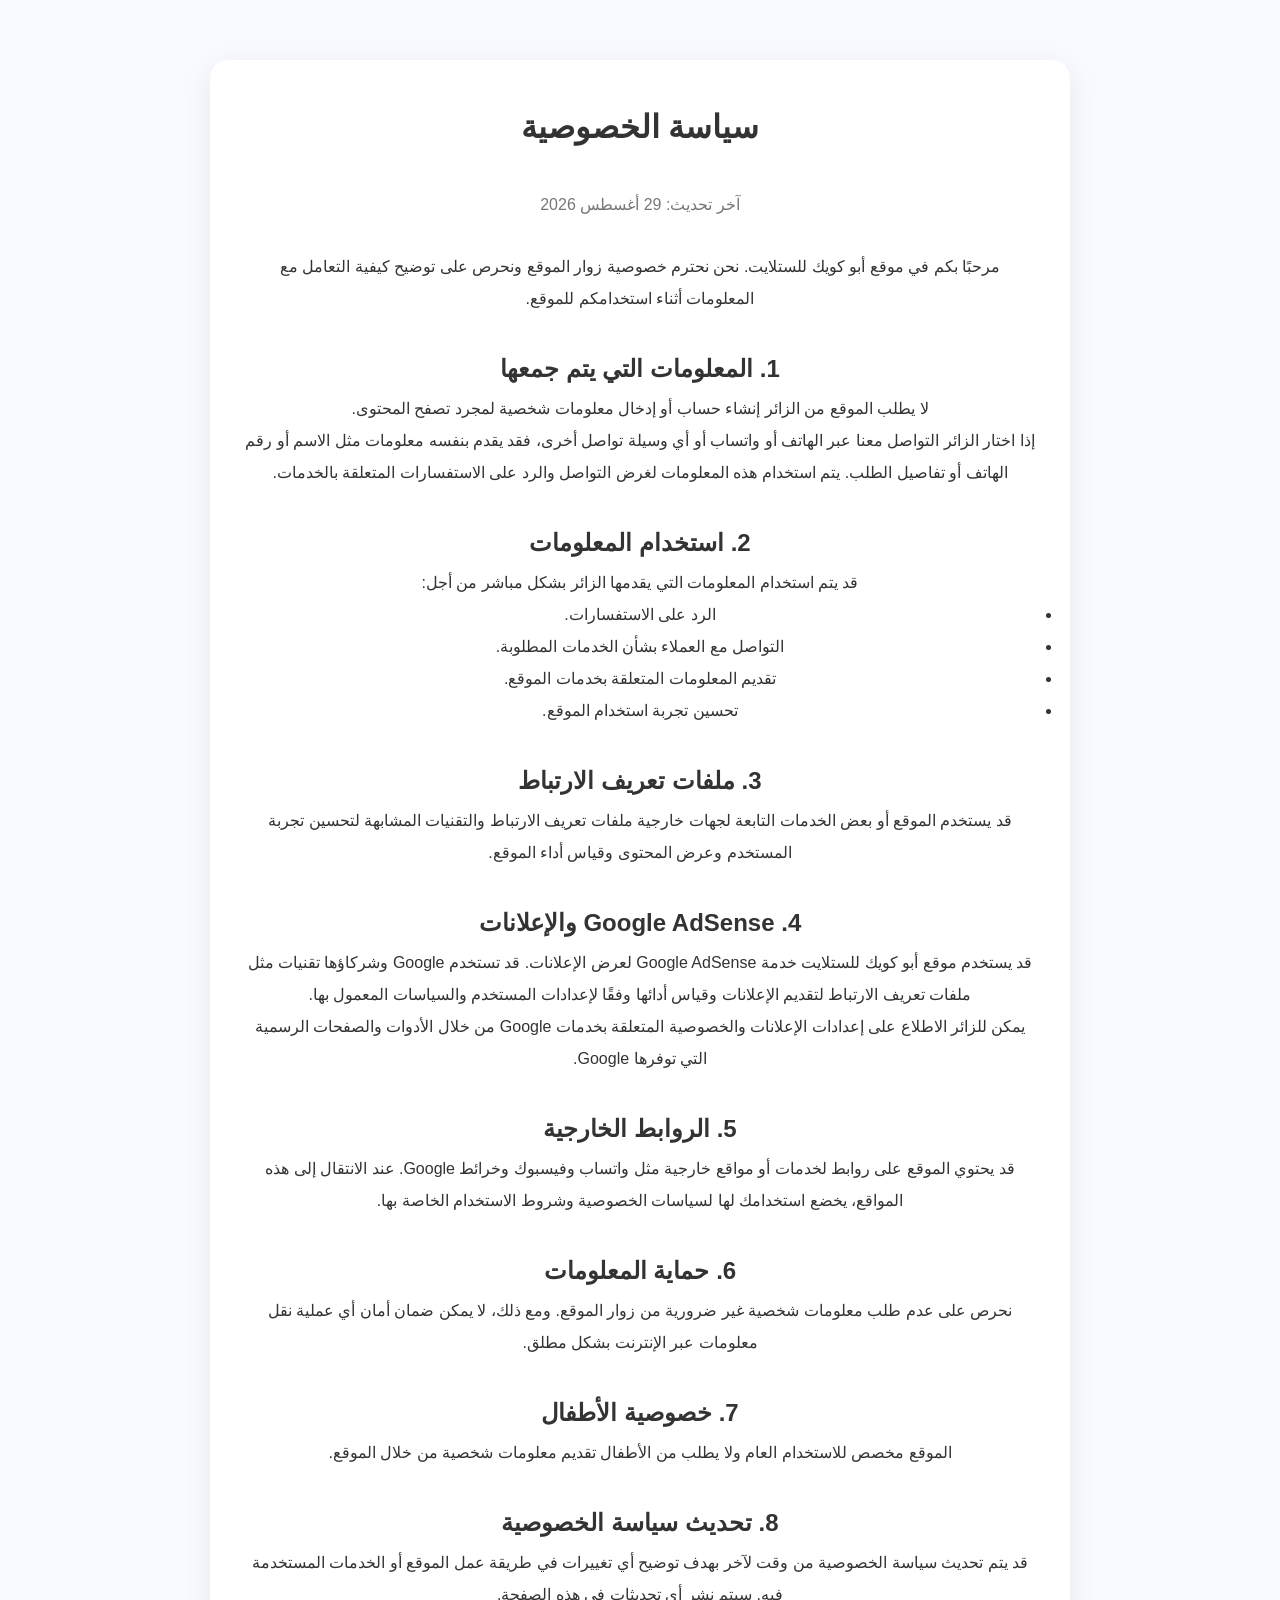
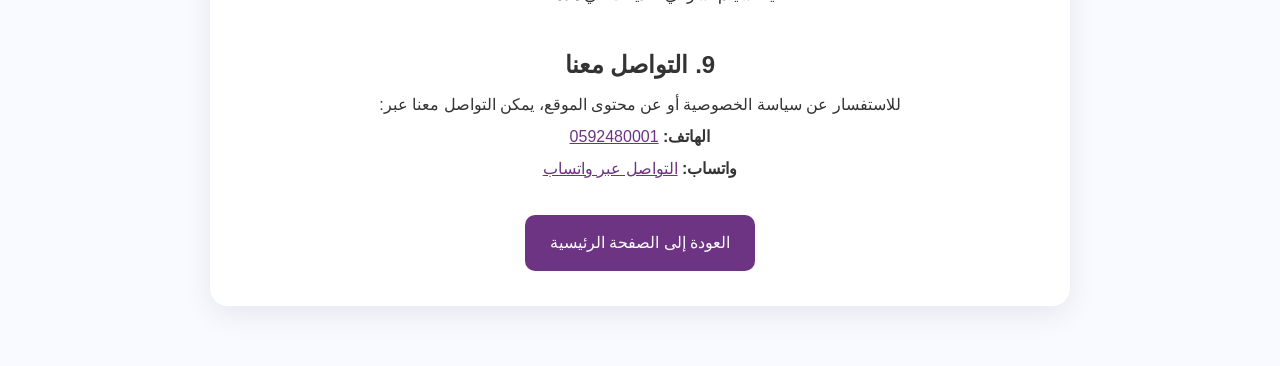
==== privacy.html @ b2c44f22 "Add privacy policy page in Arabic Add privacy policy page in Arabic" ====
<!DOCTYPE html>
<html lang="ar" dir="rtl">
<head>
    <meta charset="UTF-8">
    <meta name="viewport" content="width=device-width, initial-scale=1.0">

    <meta name="description" content="سياسة الخصوصية لموقع أبو كويك للستلايت. توضح هذه الصفحة كيفية التعامل مع بيانات زوار الموقع واستخدام ملفات تعريف الارتباط والإعلانات.">

    <title>سياسة الخصوصية | أبو كويك للستلايت</title>

    <link rel="stylesheet" href="style.css">
    <link rel="icon" type="image/jpeg" href="img/logo.jpeg">

    <style>
        body {
            margin: 0;
            background: #f8faff;
            font-family: 'Segoe UI', Tahoma, Arial, sans-serif;
            color: #333;
            line-height: 2;
        }

        .privacy-page {
            max-width: 900px;
            margin: 40px auto;
            padding: 20px;
        }

        .privacy-card {
            background: #fff;
            padding: 35px;
            border-radius: 18px;
            box-shadow: 0 8px 30px rgba(0,0,0,0.08);
        }

        h1 {
            text-align: center;
            margin-bottom: 30px;
        }

        h2 {
            margin-top: 30px;
        }

        a {
            color: #6c3483;
        }

        .back-home {
            display: inline-block;
            margin-top: 30px;
            padding: 12px 25px;
            background: #6c3483;
            color: #fff;
            text-decoration: none;
            border-radius: 10px;
        }

        .updated {
            text-align: center;
            color: #777;
            margin-bottom: 30px;
        }
    </style>
</head>

<body>

<main class="privacy-page">

    <div class="privacy-card">

        <h1>سياسة الخصوصية</h1>

        <p class="updated">
            آخر تحديث: 29 أغسطس 2026
        </p>

        <p>
            مرحبًا بكم في موقع أبو كويك للستلايت.
            نحن نحترم خصوصية زوار الموقع ونحرص على توضيح كيفية التعامل
            مع المعلومات أثناء استخدامكم للموقع.
        </p>

        <h2>1. المعلومات التي يتم جمعها</h2>

        <p>
            لا يطلب الموقع من الزائر إنشاء حساب أو إدخال معلومات شخصية
            لمجرد تصفح المحتوى.
        </p>

        <p>
            إذا اختار الزائر التواصل معنا عبر الهاتف أو واتساب أو أي وسيلة
            تواصل أخرى، فقد يقدم بنفسه معلومات مثل الاسم أو رقم الهاتف
            أو تفاصيل الطلب. يتم استخدام هذه المعلومات لغرض التواصل
            والرد على الاستفسارات المتعلقة بالخدمات.
        </p>

        <h2>2. استخدام المعلومات</h2>

        <p>
            قد يتم استخدام المعلومات التي يقدمها الزائر بشكل مباشر من أجل:
        </p>

        <ul>
            <li>الرد على الاستفسارات.</li>
            <li>التواصل مع العملاء بشأن الخدمات المطلوبة.</li>
            <li>تقديم المعلومات المتعلقة بخدمات الموقع.</li>
            <li>تحسين تجربة استخدام الموقع.</li>
        </ul>

        <h2>3. ملفات تعريف الارتباط</h2>

        <p>
            قد يستخدم الموقع أو بعض الخدمات التابعة لجهات خارجية ملفات
            تعريف الارتباط والتقنيات المشابهة لتحسين تجربة المستخدم
            وعرض المحتوى وقياس أداء الموقع.
        </p>

        <h2>4. Google AdSense والإعلانات</h2>

        <p>
            قد يستخدم موقع أبو كويك للستلايت خدمة Google AdSense لعرض
            الإعلانات. قد تستخدم Google وشركاؤها تقنيات مثل ملفات تعريف
            الارتباط لتقديم الإعلانات وقياس أدائها وفقًا لإعدادات المستخدم
            والسياسات المعمول بها.
        </p>

        <p>
            يمكن للزائر الاطلاع على إعدادات الإعلانات والخصوصية المتعلقة
            بخدمات Google من خلال الأدوات والصفحات الرسمية التي توفرها Google.
        </p>

        <h2>5. الروابط الخارجية</h2>

        <p>
            قد يحتوي الموقع على روابط لخدمات أو مواقع خارجية مثل واتساب
            وفيسبوك وخرائط Google. عند الانتقال إلى هذه المواقع، يخضع
            استخدامك لها لسياسات الخصوصية وشروط الاستخدام الخاصة بها.
        </p>

        <h2>6. حماية المعلومات</h2>

        <p>
            نحرص على عدم طلب معلومات شخصية غير ضرورية من زوار الموقع.
            ومع ذلك، لا يمكن ضمان أمان أي عملية نقل معلومات عبر الإنترنت
            بشكل مطلق.
        </p>

        <h2>7. خصوصية الأطفال</h2>

        <p>
            الموقع مخصص للاستخدام العام ولا يطلب من الأطفال تقديم
            معلومات شخصية من خلال الموقع.
        </p>

        <h2>8. تحديث سياسة الخصوصية</h2>

        <p>
            قد يتم تحديث سياسة الخصوصية من وقت لآخر بهدف توضيح أي تغييرات
            في طريقة عمل الموقع أو الخدمات المستخدمة فيه. سيتم نشر أي
            تحديثات في هذه الصفحة.
        </p>

        <h2>9. التواصل معنا</h2>

        <p>
            للاستفسار عن سياسة الخصوصية أو عن محتوى الموقع، يمكن التواصل
            معنا عبر:
        </p>

        <p>
            <strong>الهاتف:</strong>
            <a href="tel:0592480001">0592480001</a>
        </p>

        <p>
            <strong>واتساب:</strong>
            <a href="https://wa.me/972592480001"
               target="_blank"
               rel="noopener noreferrer">
                التواصل عبر واتساب
            </a>
        </p>

        <a class="back-home" href="index.html">
            العودة إلى الصفحة الرئيسية
        </a>

    </div>

</main>

</body>
</html>
---- style.css ----
/* --- إعدادات أساسية --- */
* {
    margin: 0;
    padding: 0;
    box-sizing: border-box;
}

html {
    scroll-behavior: smooth;
}

body {
    font-family: 'Segoe UI', Tahoma, Geneva, Verdana, sans-serif;
    line-height: 1.6;
    background-color: #fff;
    color: #333;
    direction: rtl;
    text-align: center;
}

/* --- الهيدر الأسود --- */
.navbar {
    display: flex;
    justify-content: space-between;
    align-items: center;
    padding: 10px 5%;
    background-color: #000;
    position: fixed;
    width: 100%;
    top: 0;
    z-index: 1000;
}

.logo img {
    height: 50px;
}

.menu {
    display: flex;
    list-style: none;
    gap: 20px;
}

.menu a {
    color: #fff;
    text-decoration: none;
    font-weight: bold;
}

.menu-toggle {
    display: none;
    font-size: 30px;
    color: #fff;
    cursor: pointer;
}

/* --- واجهة الموقع (Hero) --- */
.hero {
    height: 100vh;
    background: linear-gradient(rgba(0,0,0,0.6), rgba(0,0,0,0.6)), 
                url('img/background.jpeg') center center no-repeat;
    background-size: cover;
    display: flex;
    align-items: center;
    justify-content: center;
    color: #fff;
    padding: 0 20px;
}

.hero-text h1 {
    font-size: 3.5rem;
    margin-bottom: 20px;
    text-shadow: 2px 2px 10px rgba(0,0,0,0.8);
}

.hero-btns {
    display: flex;
    gap: 15px;
    justify-content: center;
    flex-wrap: wrap;
}

.btn {
    padding: 12px 35px;
    background-color: #ff6600;
    color: #fff;
    text-decoration: none;
    border-radius: 50px;
    font-weight: bold;
    transition: 0.3s;
    border: 2px solid #ff6600;
}

.btn-outline {
    background-color: transparent;
    border: 2px solid #fff;
}

.btn:hover {
    transform: scale(1.05);
    background-color: #e65c00;
}

/* --- الأقسام العامة --- */
.section {
    padding: 80px 10%;
}

.gray-bg {
    background-color: #f8f8f8;
}

.section-title {
    margin-bottom: 40px;
    font-size: 2.2rem;
    position: relative;
    padding-bottom: 10px;
}

.section-title::after {
    content: '';
    width: 70px;
    height: 4px;
    background-color: #ff6600;
    position: absolute;
    bottom: 0;
    left: 50%;
    transform: translateX(-50%);
}

/* --- بطاقات الخدمات --- */
.services-grid {
    display: grid;
    grid-template-columns: repeat(auto-fit, minmax(250px, 1fr));
    gap: 25px;
}

.service-card {
    background: #fff;
    padding: 30px;
    border-radius: 15px;
    box-shadow: 0 5px 20px rgba(0,0,0,0.05);
    transition: 0.3s;
}

.service-card:hover {
    transform: translateY(-10px);
}

.icon {
    font-size: 45px;
    margin-bottom: 15px;
}

/* --- معرض الأعمال (الجاليري) --- */
.gallery-grid {
    display: grid;
    grid-template-columns: repeat(auto-fill, minmax(200px, 1fr));
    gap: 12px;
}

.gallery-item {
    position: relative;
    height: 200px;
    overflow: hidden;
    border-radius: 10px;
    background-color: #eee;
}

.gallery-item img {
    width: 100%;
    height: 100%;
    object-fit: cover;
    transition: 0.5s;
}

.overlay {
    position: absolute;
    top: 0; left: 0; width: 100%; height: 100%;
    background: rgba(255, 102, 0, 0.8);
    display: flex; align-items: center; justify-content: center;
    opacity: 0; transition: 0.3s; color: #fff; font-weight: bold;
}

.gallery-item:hover .overlay { opacity: 1; }
.gallery-item:hover img { transform: scale(1.1); }

/* --- زر الواتساب العائم --- */
.whatsapp-fixed {
    position: fixed;
    bottom: 25px;
    left: 25px;
    z-index: 2000;
    text-decoration: none;
}

.circle-btn {
    width: 80px;
    height: 80px;
    background-color: #25d366;
    border-radius: 50%;
    display: flex;
    align-items: center;
    justify-content: center;
    color: #fff;
    font-size: 12px;
    font-weight: bold;
    text-align: center;
    box-shadow: 0 5px 15px rgba(0,0,0,0.3);
    animation: pulse 2s infinite;
}

@keyframes pulse {
    0% { transform: scale(1); }
    50% { transform: scale(1.1); }
    100% { transform: scale(1); }
}

/* --- الفوتر وحقوق المهندس --- */
footer {
    padding: 40px 5%;
    background-color: #000;
    color: #fff;
    border-top: 3px solid #ff6600;
}

.developer-info {
    margin-top: 20px;
    padding-top: 20px;
    border-top: 1px solid #222;
    font-size: 0.95rem;
    color: #aaa;
}

.developer-info strong {
    color: #ff6600;
}

.developer-info a {
    color: #fff;
    text-decoration: none;
}

/* --- توافق الجوال --- */
@media (max-width: 768px) {
    .menu-toggle { display: block; }
    .menu {
        display: none;
        flex-direction: column;
        position: absolute;
        top: 70px; left: 0; width: 100%;
        background-color: rgba(0,0,0,0.95);
        padding: 20px;
    }
    .menu.active { display: flex; }
    
    .hero {
        background-position: 85% center; /* يركز على صورة الشخص في الجوال */
    }

    .hero-text h1 { font-size: 2.2rem; }
    .gallery-grid { grid-template-columns: repeat(2, 1fr); }
    .circle-btn { width: 70px; height: 70px; }
}
.facebook-fixed {
    position: fixed;
    bottom: 90px;
    right: 20px;
    text-decoration: none;
}

.facebook-fixed .circle-btn {
    background-color: #1877f2;
    color: white;
    padding: 12px 18px;
    border-radius: 30px;
    font-weight: bold;
    box-shadow: 0 0 10px rgba(0,0,0,0.3);
}
.contact-box {
    display: flex;
    justify-content: center;
    gap: 20px;
    flex-wrap: wrap;
    margin-top: 20px;
}

.contact-btn {
    padding: 14px 24px;
    border-radius: 8px;
    text-decoration: none;
    color: white;
    font-weight: bold;
    font-size: 18px;
    transition: 0.3s;
}

.contact-btn.whatsapp {
    background-color: #25d366;
}

.contact-btn.facebook {
    background-color: #1877f2;
}

.contact-btn:hover {
    opacity: 0.8;
}
/* تنسيق القسم الرئيسي */
.contact-section {
    padding: 40px 20px;
    background-color: #f8faff;
    direction: rtl;
    font-family: 'Segoe UI', Tahoma, Geneva, Verdana, sans-serif;
}

/* بطاقة الخريطة */
.map-card {
    display: flex;
    max-width: 1000px;
    margin: 0 auto;
    background: #fff;
    border-radius: 20px;
    overflow: hidden;
    box-shadow: 0 15px 35px rgba(0,0,0,0.1);
    flex-wrap: wrap; /* لجعلها متجاوبة مع الجوال */
}

/* معلومات التواصل بجانب الخريطة */
.map-info {
    flex: 1;
    padding: 40px;
    min-width: 300px;
    background: linear-gradient(135deg, #1a2a6c, #b21f1f, #fdbb2d); /* ألوان قوية وجذابة */
    color: white;
}

.map-info h2 { margin-bottom: 20px; font-size: 28px; }
.map-info p { margin: 15px 0; font-size: 16px; line-height: 1.6; }

/* زر الخرائط */
.map-btn {
    display: inline-block;
    margin-top: 20px;
    padding: 12px 25px;
    background: #fff;
    color: #b21f1f;
    text-decoration: none;
    border-radius: 50px;
    font-weight: bold;
    transition: 0.3s;
}
.map-btn:hover { transform: translateY(-3px); box-shadow: 0 5px 15px rgba(0,0,0,0.3); }

/* إطار الخريطة */
.map-frame {
    flex: 1.5;
    min-width: 300px;
    height: 450px;
}

/* تعديلات للجوال */
@media (max-width: 768px) {
    .map-card { flex-direction: column; }
    .map-frame { height: 300px; }
}
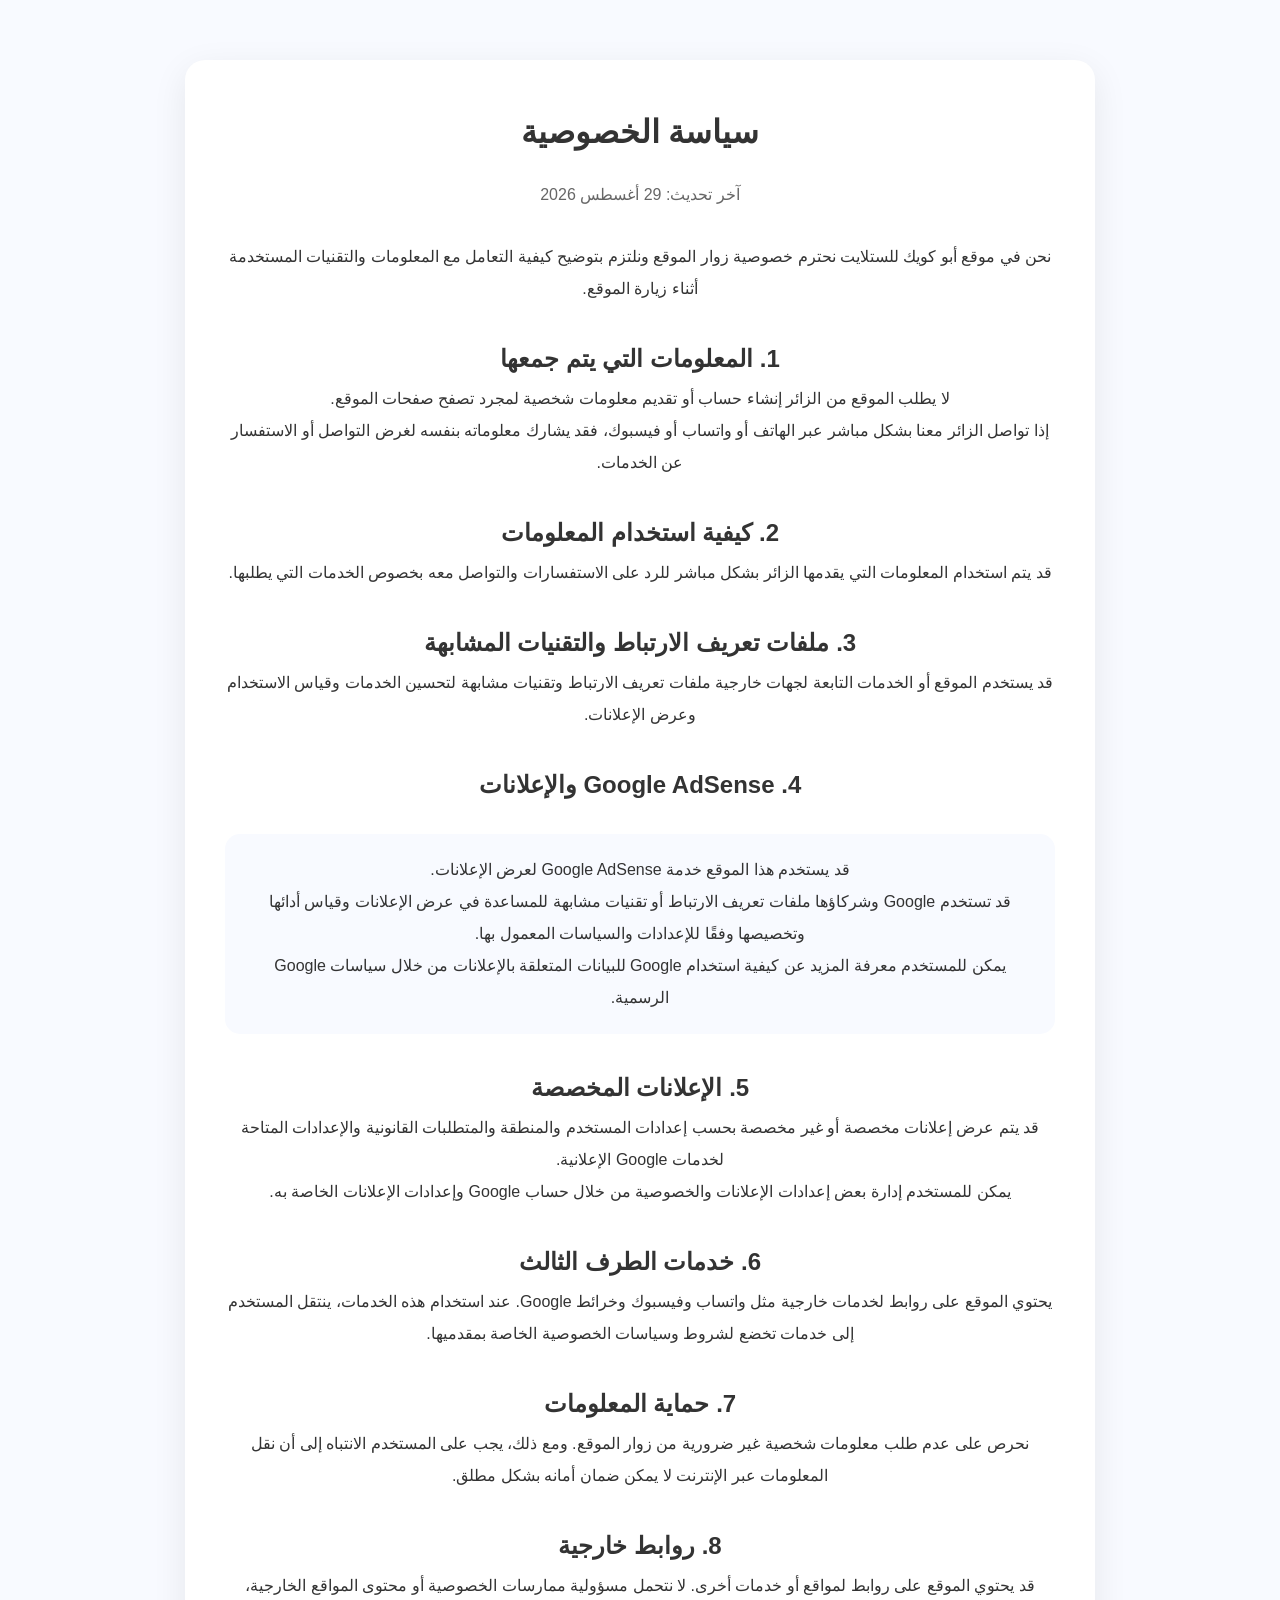
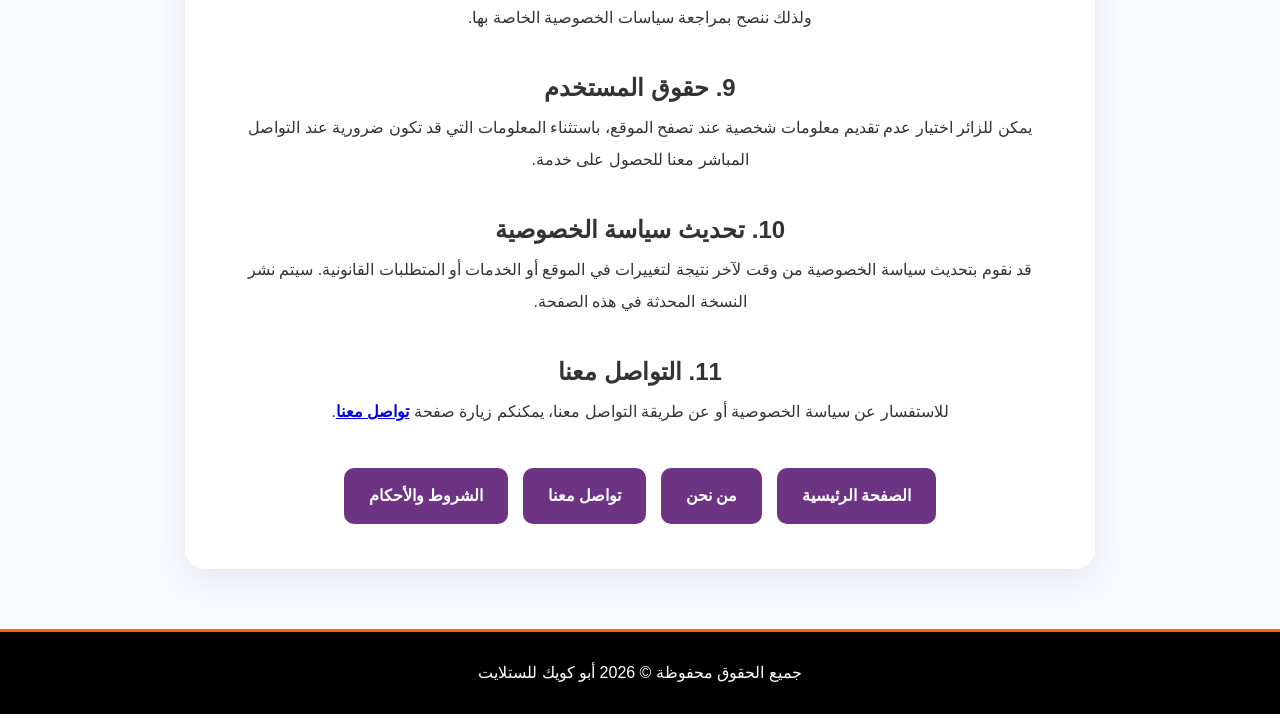
==== commit 4e3dba53: "Update privacy policy for AdSense Update Arabic privacy policy with information about cookies, adver" ====
--- a/privacy.html
+++ b/privacy.html
@@ -1,10 +1,14 @@
 <!DOCTYPE html>
 <html lang="ar" dir="rtl">
+
 <head>
     <meta charset="UTF-8">
     <meta name="viewport" content="width=device-width, initial-scale=1.0">
 
-    <meta name="description" content="سياسة الخصوصية لموقع أبو كويك للستلايت. توضح هذه الصفحة كيفية التعامل مع بيانات زوار الموقع واستخدام ملفات تعريف الارتباط والإعلانات.">
+    <meta name="description"
+        content="سياسة الخصوصية لموقع أبو كويك للستلايت، وكيفية التعامل مع المعلومات وملفات تعريف الارتباط والإعلانات.">
+
+    <meta name="robots" content="index, follow">
 
     <title>سياسة الخصوصية | أبو كويك للستلايت</title>
 
@@ -15,51 +19,75 @@
         body {
             margin: 0;
             background: #f8faff;
+            color: #333;
             font-family: 'Segoe UI', Tahoma, Arial, sans-serif;
-            color: #333;
             line-height: 2;
         }
 
         .privacy-page {
-            max-width: 900px;
+            max-width: 950px;
             margin: 40px auto;
             padding: 20px;
         }
 
         .privacy-card {
             background: #fff;
-            padding: 35px;
-            border-radius: 18px;
-            box-shadow: 0 8px 30px rgba(0,0,0,0.08);
+            padding: 40px;
+            border-radius: 20px;
+            box-shadow: 0 10px 35px rgba(0,0,0,0.08);
         }
 
         h1 {
             text-align: center;
-            margin-bottom: 30px;
+            margin-bottom: 15px;
         }
 
         h2 {
             margin-top: 30px;
         }
 
-        a {
-            color: #6c3483;
-        }
-
-        .back-home {
+        .updated {
+            text-align: center;
+            color: #666;
+            margin-bottom: 30px;
+        }
+
+        .privacy-card a {
+            font-weight: bold;
+        }
+
+        .notice {
+            background: #f8faff;
+            padding: 20px;
+            border-radius: 15px;
+            margin: 25px 0;
+        }
+
+        .back-buttons {
+            text-align: center;
+            margin-top: 35px;
+        }
+
+        .back-buttons a {
             display: inline-block;
-            margin-top: 30px;
+            margin: 5px;
             padding: 12px 25px;
+            border-radius: 10px;
             background: #6c3483;
             color: #fff;
             text-decoration: none;
-            border-radius: 10px;
-        }
-
-        .updated {
-            text-align: center;
-            color: #777;
-            margin-bottom: 30px;
+            font-weight: bold;
+        }
+
+        footer {
+            text-align: center;
+            padding: 25px 15px;
+        }
+
+        @media (max-width: 600px) {
+            .privacy-card {
+                padding: 25px 18px;
+            }
         }
     </style>
 </head>
@@ -77,119 +105,159 @@
         </p>
 
         <p>
-            مرحبًا بكم في موقع أبو كويك للستلايت.
-            نحن نحترم خصوصية زوار الموقع ونحرص على توضيح كيفية التعامل
-            مع المعلومات أثناء استخدامكم للموقع.
+            نحن في موقع أبو كويك للستلايت نحترم خصوصية زوار
+            الموقع ونلتزم بتوضيح كيفية التعامل مع المعلومات
+            والتقنيات المستخدمة أثناء زيارة الموقع.
         </p>
 
         <h2>1. المعلومات التي يتم جمعها</h2>
 
         <p>
-            لا يطلب الموقع من الزائر إنشاء حساب أو إدخال معلومات شخصية
-            لمجرد تصفح المحتوى.
-        </p>
-
-        <p>
-            إذا اختار الزائر التواصل معنا عبر الهاتف أو واتساب أو أي وسيلة
-            تواصل أخرى، فقد يقدم بنفسه معلومات مثل الاسم أو رقم الهاتف
-            أو تفاصيل الطلب. يتم استخدام هذه المعلومات لغرض التواصل
-            والرد على الاستفسارات المتعلقة بالخدمات.
-        </p>
-
-        <h2>2. استخدام المعلومات</h2>
-
-        <p>
-            قد يتم استخدام المعلومات التي يقدمها الزائر بشكل مباشر من أجل:
-        </p>
-
-        <ul>
-            <li>الرد على الاستفسارات.</li>
-            <li>التواصل مع العملاء بشأن الخدمات المطلوبة.</li>
-            <li>تقديم المعلومات المتعلقة بخدمات الموقع.</li>
-            <li>تحسين تجربة استخدام الموقع.</li>
-        </ul>
-
-        <h2>3. ملفات تعريف الارتباط</h2>
-
-        <p>
-            قد يستخدم الموقع أو بعض الخدمات التابعة لجهات خارجية ملفات
-            تعريف الارتباط والتقنيات المشابهة لتحسين تجربة المستخدم
-            وعرض المحتوى وقياس أداء الموقع.
+            لا يطلب الموقع من الزائر إنشاء حساب أو تقديم
+            معلومات شخصية لمجرد تصفح صفحات الموقع.
+        </p>
+
+        <p>
+            إذا تواصل الزائر معنا بشكل مباشر عبر الهاتف أو
+            واتساب أو فيسبوك، فقد يشارك معلوماته بنفسه
+            لغرض التواصل أو الاستفسار عن الخدمات.
+        </p>
+
+        <h2>2. كيفية استخدام المعلومات</h2>
+
+        <p>
+            قد يتم استخدام المعلومات التي يقدمها الزائر
+            بشكل مباشر للرد على الاستفسارات والتواصل معه
+            بخصوص الخدمات التي يطلبها.
+        </p>
+
+        <h2>3. ملفات تعريف الارتباط والتقنيات المشابهة</h2>
+
+        <p>
+            قد يستخدم الموقع أو الخدمات التابعة لجهات خارجية
+            ملفات تعريف الارتباط وتقنيات مشابهة لتحسين
+            الخدمات وقياس الاستخدام وعرض الإعلانات.
         </p>
 
         <h2>4. Google AdSense والإعلانات</h2>
 
-        <p>
-            قد يستخدم موقع أبو كويك للستلايت خدمة Google AdSense لعرض
-            الإعلانات. قد تستخدم Google وشركاؤها تقنيات مثل ملفات تعريف
-            الارتباط لتقديم الإعلانات وقياس أدائها وفقًا لإعدادات المستخدم
-            والسياسات المعمول بها.
-        </p>
-
-        <p>
-            يمكن للزائر الاطلاع على إعدادات الإعلانات والخصوصية المتعلقة
-            بخدمات Google من خلال الأدوات والصفحات الرسمية التي توفرها Google.
-        </p>
-
-        <h2>5. الروابط الخارجية</h2>
-
-        <p>
-            قد يحتوي الموقع على روابط لخدمات أو مواقع خارجية مثل واتساب
-            وفيسبوك وخرائط Google. عند الانتقال إلى هذه المواقع، يخضع
-            استخدامك لها لسياسات الخصوصية وشروط الاستخدام الخاصة بها.
-        </p>
-
-        <h2>6. حماية المعلومات</h2>
-
-        <p>
-            نحرص على عدم طلب معلومات شخصية غير ضرورية من زوار الموقع.
-            ومع ذلك، لا يمكن ضمان أمان أي عملية نقل معلومات عبر الإنترنت
-            بشكل مطلق.
-        </p>
-
-        <h2>7. خصوصية الأطفال</h2>
-
-        <p>
-            الموقع مخصص للاستخدام العام ولا يطلب من الأطفال تقديم
-            معلومات شخصية من خلال الموقع.
-        </p>
-
-        <h2>8. تحديث سياسة الخصوصية</h2>
-
-        <p>
-            قد يتم تحديث سياسة الخصوصية من وقت لآخر بهدف توضيح أي تغييرات
-            في طريقة عمل الموقع أو الخدمات المستخدمة فيه. سيتم نشر أي
-            تحديثات في هذه الصفحة.
-        </p>
-
-        <h2>9. التواصل معنا</h2>
-
-        <p>
-            للاستفسار عن سياسة الخصوصية أو عن محتوى الموقع، يمكن التواصل
-            معنا عبر:
-        </p>
-
-        <p>
-            <strong>الهاتف:</strong>
-            <a href="tel:0592480001">0592480001</a>
-        </p>
-
-        <p>
-            <strong>واتساب:</strong>
-            <a href="https://wa.me/972592480001"
-               target="_blank"
-               rel="noopener noreferrer">
-                التواصل عبر واتساب
-            </a>
-        </p>
-
-        <a class="back-home" href="index.html">
-            العودة إلى الصفحة الرئيسية
-        </a>
+        <div class="notice">
+
+            <p>
+                قد يستخدم هذا الموقع خدمة Google AdSense
+                لعرض الإعلانات.
+            </p>
+
+            <p>
+                قد تستخدم Google وشركاؤها ملفات تعريف الارتباط
+                أو تقنيات مشابهة للمساعدة في عرض الإعلانات
+                وقياس أدائها وتخصيصها وفقًا للإعدادات والسياسات
+                المعمول بها.
+            </p>
+
+            <p>
+                يمكن للمستخدم معرفة المزيد عن كيفية استخدام
+                Google للبيانات المتعلقة بالإعلانات من خلال
+                سياسات Google الرسمية.
+            </p>
+
+        </div>
+
+        <h2>5. الإعلانات المخصصة</h2>
+
+        <p>
+            قد يتم عرض إعلانات مخصصة أو غير مخصصة بحسب
+            إعدادات المستخدم والمنطقة والمتطلبات القانونية
+            والإعدادات المتاحة لخدمات Google الإعلانية.
+        </p>
+
+        <p>
+            يمكن للمستخدم إدارة بعض إعدادات الإعلانات والخصوصية
+            من خلال حساب Google وإعدادات الإعلانات الخاصة به.
+        </p>
+
+        <h2>6. خدمات الطرف الثالث</h2>
+
+        <p>
+            يحتوي الموقع على روابط لخدمات خارجية مثل واتساب
+            وفيسبوك وخرائط Google. عند استخدام هذه الخدمات،
+            ينتقل المستخدم إلى خدمات تخضع لشروط وسياسات
+            الخصوصية الخاصة بمقدميها.
+        </p>
+
+        <h2>7. حماية المعلومات</h2>
+
+        <p>
+            نحرص على عدم طلب معلومات شخصية غير ضرورية من
+            زوار الموقع. ومع ذلك، يجب على المستخدم الانتباه
+            إلى أن نقل المعلومات عبر الإنترنت لا يمكن ضمان
+            أمانه بشكل مطلق.
+        </p>
+
+        <h2>8. روابط خارجية</h2>
+
+        <p>
+            قد يحتوي الموقع على روابط لمواقع أو خدمات أخرى.
+            لا نتحمل مسؤولية ممارسات الخصوصية أو محتوى المواقع
+            الخارجية، ولذلك ننصح بمراجعة سياسات الخصوصية
+            الخاصة بها.
+        </p>
+
+        <h2>9. حقوق المستخدم</h2>
+
+        <p>
+            يمكن للزائر اختيار عدم تقديم معلومات شخصية عند
+            تصفح الموقع، باستثناء المعلومات التي قد تكون
+            ضرورية عند التواصل المباشر معنا للحصول على خدمة.
+        </p>
+
+        <h2>10. تحديث سياسة الخصوصية</h2>
+
+        <p>
+            قد نقوم بتحديث سياسة الخصوصية من وقت لآخر نتيجة
+            لتغييرات في الموقع أو الخدمات أو المتطلبات
+            القانونية. سيتم نشر النسخة المحدثة في هذه الصفحة.
+        </p>
+
+        <h2>11. التواصل معنا</h2>
+
+        <p>
+            للاستفسار عن سياسة الخصوصية أو عن طريقة التواصل
+            معنا، يمكنكم زيارة صفحة
+            <a href="contact.html">تواصل معنا</a>.
+        </p>
+
+        <div class="back-buttons">
+
+            <a href="index.html">
+                الصفحة الرئيسية
+            </a>
+
+            <a href="about.html">
+                من نحن
+            </a>
+
+            <a href="contact.html">
+                تواصل معنا
+            </a>
+
+            <a href="terms.html">
+                الشروط والأحكام
+            </a>
+
+        </div>
 
     </div>
 
 </main>
+
+<footer>
+
+    <p>
+        جميع الحقوق محفوظة © 2026 أبو كويك للستلايت
+    </p>
+
+</footer>
 
 </body>
 </html>
